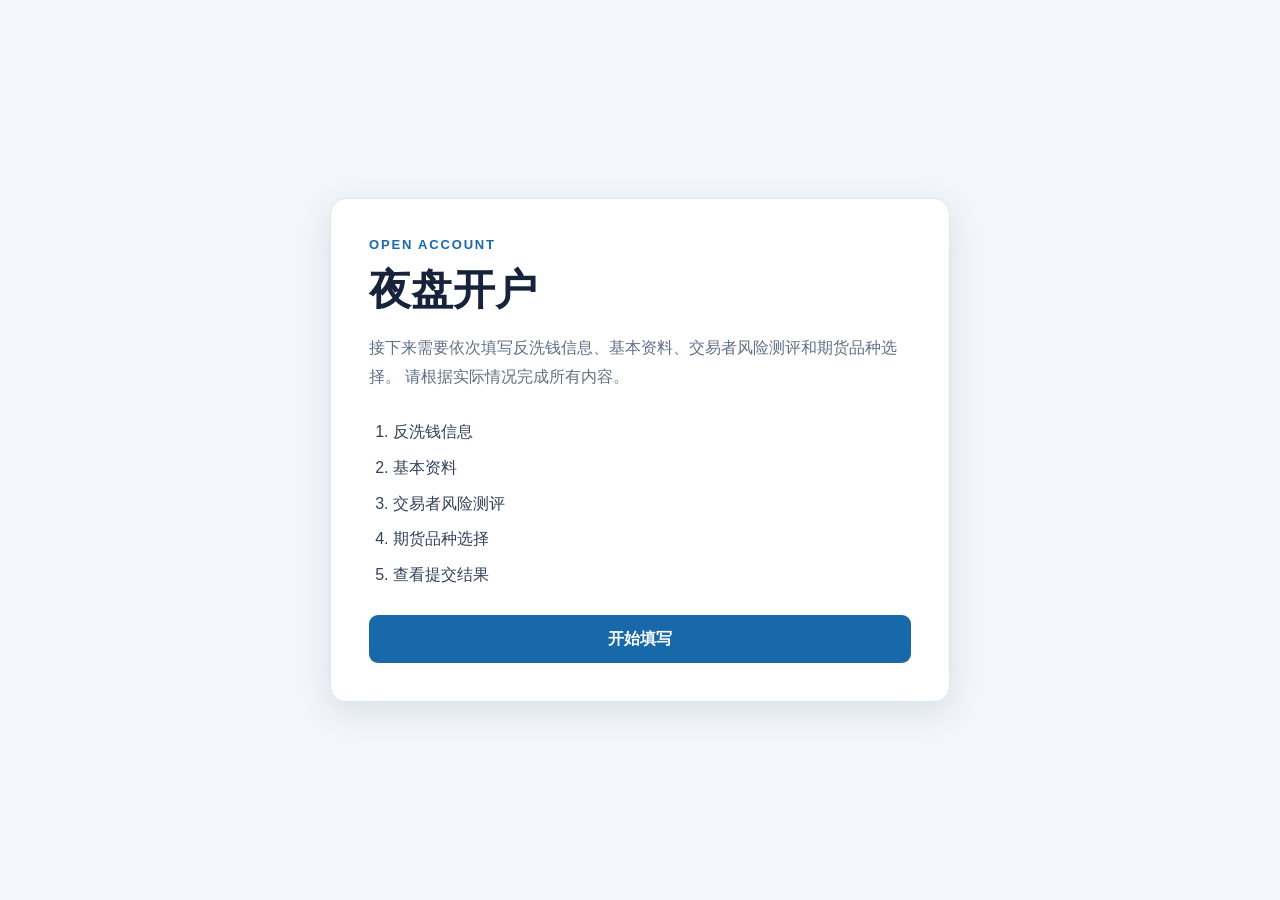
==== frontend/index/index.html @ ff0ef0a0 "Improve front-end dropdown logic and structure; add four code-table endpoints" ====
<!doctype html>
<html lang="zh-CN">
<head>
    <meta charset="UTF-8">
    <meta name="viewport" content="width=device-width, initial-scale=1.0">
    <title>夜盘开户</title>
    <link rel="stylesheet" href="./index.css">
</head>
<body>
    <main class="welcome-shell">
        <section class="welcome-card">
            <p class="eyebrow">OPEN ACCOUNT</p>
            <h1>夜盘开户</h1>
            <p class="description">
                接下来需要依次填写反洗钱信息、基本资料、交易者风险测评和期货品种选择。
                请根据实际情况完成所有内容。
            </p>

            <ol class="step-list">
                <li>反洗钱信息</li>
                <li>基本资料</li>
                <li>交易者风险测评</li>
                <li>期货品种选择</li>
                <li>查看提交结果</li>
            </ol>

            <button id="start-button" class="start-button" type="button">
                开始填写
            </button>
        </section>
    </main>
    <script type="module" src="./index.js"></script>
</body>
</html>
---- frontend/index/index.css ----
@import url("../utils/common.css");

body {
    min-height: 100vh;
    display: grid;
    place-items: center;
    padding: 20px;
}

.welcome-shell {
    width: min(620px, 100%);
}

.welcome-card {
    padding: 38px;
    border: 1px solid #dfe6ef;
    border-radius: 16px;
    background: #fff;
    box-shadow: 0 10px 34px rgb(43 67 101 / 12%);
}

.eyebrow {
    margin: 0 0 10px;
    color: #1769aa;
    font-size: 13px;
    font-weight: 700;
    letter-spacing: 0.14em;
}

h1 {
    margin: 0 0 16px;
    color: #16233a;
    font-size: clamp(30px, 7vw, 42px);
}

.description {
    margin: 0;
    color: #607086;
    line-height: 1.8;
}

.step-list {
    display: grid;
    gap: 10px;
    margin: 28px 0;
    padding-left: 24px;
    color: #33415a;
    line-height: 1.6;
}

.start-button {
    width: 100%;
    min-height: 48px;
    border: 0;
    border-radius: 9px;
    background: #1769aa;
    color: #fff;
    font: inherit;
    font-size: 16px;
    font-weight: 700;
    cursor: pointer;
}

.start-button:hover {
    background: #10598f;
}

@media (max-width: 520px) {
    .welcome-card {
        padding: 26px 22px;
    }
}
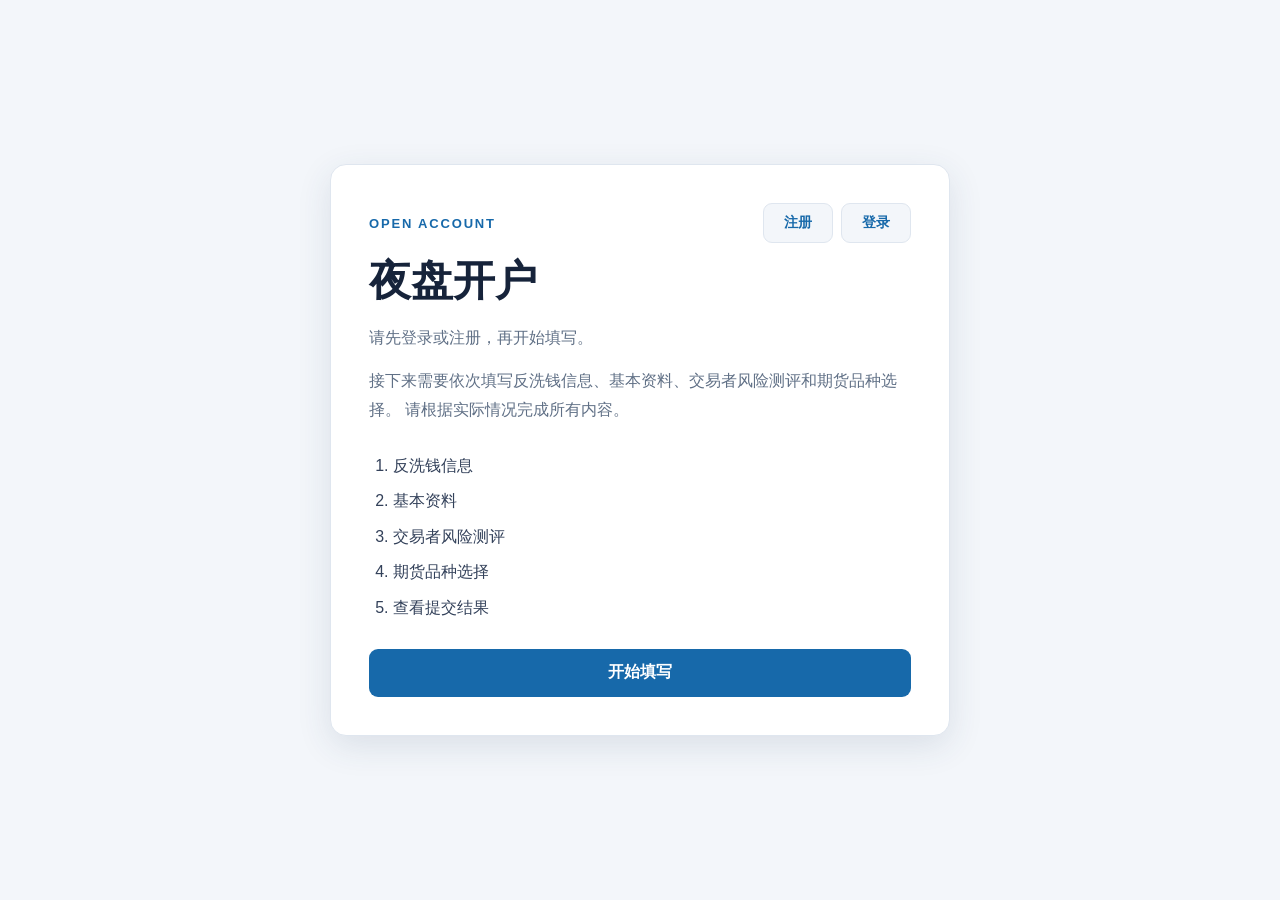
==== commit d06d2fdd: "Send access token on front-end requests and finish front-end/back-end integration" ====
--- a/frontend/index/index.html
+++ b/frontend/index/index.html
@@ -9,8 +9,16 @@
 <body>
     <main class="welcome-shell">
         <section class="welcome-card">
-            <p class="eyebrow">OPEN ACCOUNT</p>
+            <div class="welcome-toolbar">
+                <p class="eyebrow">OPEN ACCOUNT</p>
+                <div class="account-actions">
+                    <button id="register-button" class="login-button" type="button">注册</button>
+                    <button id="login-button" class="login-button" type="button">登录</button>
+                    <button id="logout-button" class="login-button" type="button" hidden>退出登录</button>
+                </div>
+            </div>
             <h1>夜盘开户</h1>
+            <p id="account-status" class="status" aria-live="polite"></p>
             <p class="description">
                 接下来需要依次填写反洗钱信息、基本资料、交易者风险测评和期货品种选择。
                 请根据实际情况完成所有内容。
@@ -29,6 +37,28 @@
             </button>
         </section>
     </main>
+    <dialog id="login-dialog" class="login-dialog" aria-labelledby="login-title">
+        <div class="login-heading">
+            <h2 id="login-title">登录</h2>
+            <button id="close-login-button" class="login-close" type="button" aria-label="关闭登录弹窗">×</button>
+        </div>
+        <p class="login-description">请输入手机号与密码</p>
+        <form id="auth-form">
+        <div class="login-fields">
+            <label for="login-phone">手机号</label>
+            <input id="login-phone" name="user_phone" type="tel" inputmode="numeric" autocomplete="username" placeholder="请输入手机号" pattern="[0-9]{11,20}" minlength="11" maxlength="20" required autofocus>
+            <div id="register-id-field" class="login-fields" hidden>
+                <label for="register-id">身份证号</label>
+                <input id="register-id" name="user_id" type="text" placeholder="请输入18位身份证号" pattern="[0-9]{17}[0-9Xx]" minlength="18" maxlength="18" disabled>
+            </div>
+            <label for="login-password">密码</label>
+            <input id="login-password" name="user_password" type="password" autocomplete="current-password" placeholder="请输入8至128位密码" minlength="8" maxlength="128" required>
+        </div>
+        <button id="login-submit-button" class="start-button login-submit-button" type="submit">登录</button>
+        <p id="auth-status" class="status" aria-live="polite"></p>
+        </form>
+        <button id="switch-auth-button" class="auth-switch" type="button">没有账号？注册</button>
+    </dialog>
     <script type="module" src="./index.js"></script>
 </body>
 </html>
--- a/frontend/index/index.css
+++ b/frontend/index/index.css
@@ -19,8 +19,58 @@
     box-shadow: 0 10px 34px rgb(43 67 101 / 12%);
 }
 
+.welcome-toolbar {
+    display: flex;
+    align-items: center;
+    justify-content: space-between;
+    gap: 16px;
+    flex-wrap: wrap;
+    margin-bottom: 10px;
+}
+
+.account-actions { display: flex; gap: 8px; flex-wrap: wrap; }
+.auth-switch {
+    display: block;
+    margin: 18px auto 0;
+    border: 0;
+    background: transparent;
+    color: #1769aa;
+    font: inherit;
+    cursor: pointer;
+}
+.start-button:disabled { opacity: 0.6; cursor: wait; }
+#account-status { margin: 0 0 16px; }
+
+.login-button {
+    min-height: 40px;
+    padding: 8px 20px;
+    border: 1px solid #dfe6ef;
+    border-radius: 9px;
+    background: #f3f6fa;
+    color: #1769aa;
+    font: inherit;
+    font-size: 14px;
+    font-weight: 700;
+    cursor: pointer;
+    transition: background-color 0.15s, border-color 0.15s;
+}
+
+.login-button:hover {
+    border-color: #1769aa;
+    background: #eaf2fa;
+}
+
+.login-button:active {
+    background: #dceaf7;
+}
+
+.login-button:focus-visible {
+    outline: 2px solid #1769aa;
+    outline-offset: 3px;
+}
+
 .eyebrow {
-    margin: 0 0 10px;
+    margin: 0;
     color: #1769aa;
     font-size: 13px;
     font-weight: 700;
@@ -65,6 +115,97 @@
     background: #10598f;
 }
 
+.login-dialog {
+    width: min(420px, calc(100% - 40px));
+    max-height: calc(100dvh - 40px);
+    margin: auto;
+    padding: 28px;
+    border: 1px solid #dfe6ef;
+    border-radius: 16px;
+    background: #fff;
+    color: #243044;
+    box-shadow: 0 20px 60px rgb(43 67 101 / 20%);
+    overflow-y: auto;
+}
+
+.login-dialog::backdrop {
+    background: rgb(22 35 58 / 30%);
+    backdrop-filter: blur(6px);
+}
+
+body:has(.login-dialog[open]) {
+    overflow: hidden;
+}
+
+.login-heading {
+    display: flex;
+    align-items: center;
+    justify-content: space-between;
+    gap: 16px;
+}
+
+.login-heading h2 {
+    margin: 0;
+    color: #16233a;
+    font-size: 26px;
+}
+
+.login-close {
+    width: 36px;
+    height: 36px;
+    border: 0;
+    border-radius: 9px;
+    background: #f3f6fa;
+    color: #607086;
+    font-size: 26px;
+    cursor: pointer;
+}
+
+.login-close:hover {
+    background: #eaf2fa;
+    color: #1769aa;
+}
+
+.login-description {
+    margin: 12px 0 24px;
+    color: #607086;
+}
+
+.login-fields {
+    display: grid;
+    gap: 10px;
+}
+
+.login-fields input {
+    width: 100%;
+    min-height: 46px;
+    padding: 10px 12px;
+    border: 1px solid #dfe6ef;
+    border-radius: 9px;
+    background: #f3f6fa;
+    color: #243044;
+    font: inherit;
+}
+
+.login-fields input:first-of-type {
+    margin-bottom: 10px;
+}
+
+.login-submit-button {
+    margin-top: 24px;
+}
+
+.login-submit-button:focus-visible {
+    outline: 2px solid #1769aa;
+    outline-offset: 3px;
+}
+
+.login-fields input:focus-visible,
+.login-close:focus-visible {
+    outline: 2px solid #1769aa;
+    outline-offset: 2px;
+}
+
 @media (max-width: 520px) {
     .welcome-card {
         padding: 26px 22px;
